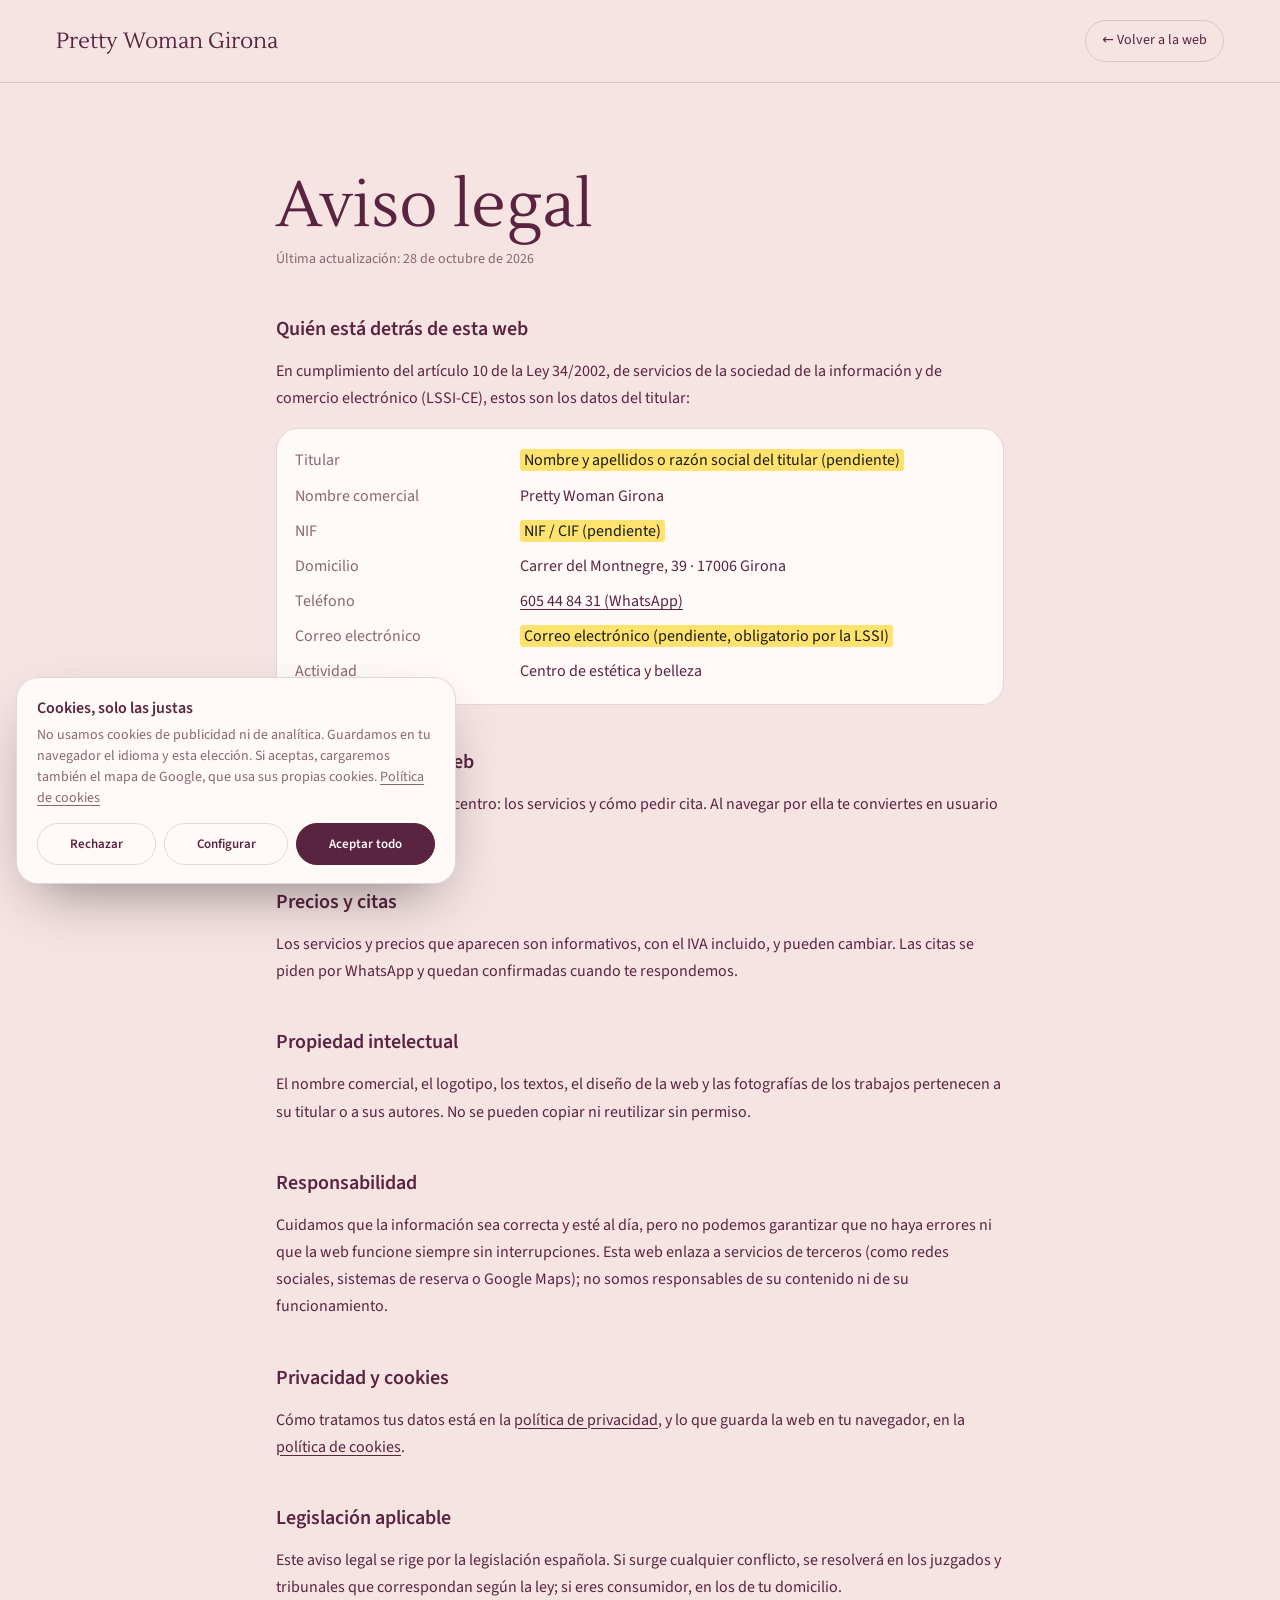
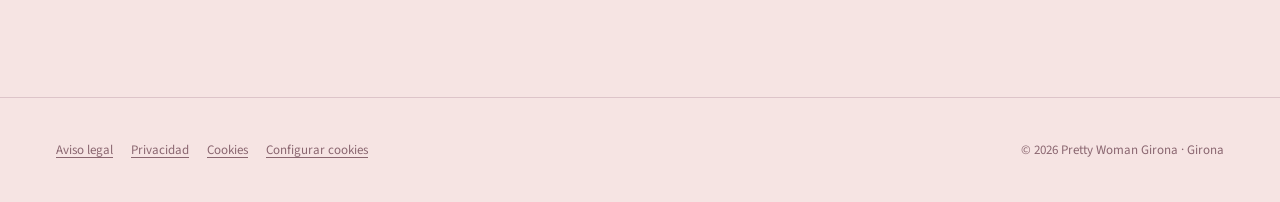
==== aviso-legal.html @ 34ffedf6 "Web pretty-woman-girona Co-Authored-By: Claude Opus 5.5 <noreply@anthropic.com>" ====
<!doctype html>
<html lang="es">
<head>
<meta charset="utf-8">
<meta name="viewport" content="width=device-width, initial-scale=1, viewport-fit=cover">
<title>Aviso legal · Pretty Woman Girona</title>
<meta name="robots" content="noindex, follow">
<meta name="theme-color" content="#f6e4e3">
<link rel="icon" href="assets/favicon.svg" type="image/svg+xml">
<link rel="stylesheet" href="css/fonts.css">
<link rel="stylesheet" href="css/premium.css">
<link rel="stylesheet" href="css/style.css">
<link rel="stylesheet" href="css/legal.css">
</head>
<body class="legal-page">
<header class="legal-top">
  <a class="legal-brand" href="./">Pretty Woman Girona</a>
  <a class="legal-back" href="./">&larr; Volver a la web</a>
</header>
<main class="legal">
  <h1>Aviso legal</h1>
  <p class="upd">Última actualización: 28 de octubre de 2026</p>

  <h2>Quién está detrás de esta web</h2>
  <p>En cumplimiento del artículo 10 de la Ley 34/2002, de servicios de la sociedad de la información y de comercio electrónico (LSSI-CE), estos son los datos del titular:</p>
  <dl>
    <dt>Titular</dt><dd><mark>Nombre y apellidos o razón social del titular (pendiente)</mark></dd>
    <dt>Nombre comercial</dt><dd>Pretty Woman Girona</dd>
    <dt>NIF</dt><dd><mark>NIF / CIF (pendiente)</mark></dd>
    <dt>Domicilio</dt><dd>Carrer del Montnegre, 39 · 17006 Girona</dd>
    <dt>Teléfono</dt><dd><a href="tel:+34605448431">605 44 84 31 (WhatsApp)</a></dd>
    <dt>Correo electrónico</dt><dd><mark>Correo electrónico (pendiente, obligatorio por la LSSI)</mark></dd>
    <dt>Actividad</dt><dd>Centro de estética y belleza</dd>
  </dl>

  <h2>Para qué sirve esta web</h2>
  <p>Esta web informa sobre el centro: los servicios y cómo pedir cita. Al navegar por ella te conviertes en usuario y aceptas este aviso legal.</p>

  <h2>Precios y citas</h2>
  <p>Los servicios y precios que aparecen son informativos, con el IVA incluido, y pueden cambiar. Las citas se piden por WhatsApp y quedan confirmadas cuando te respondemos.</p>

  <h2>Propiedad intelectual</h2>
  <p>El nombre comercial, el logotipo, los textos, el diseño de la web y las fotografías de los trabajos pertenecen a su titular o a sus autores. No se pueden copiar ni reutilizar sin permiso.</p>

  <h2>Responsabilidad</h2>
  <p>Cuidamos que la información sea correcta y esté al día, pero no podemos garantizar que no haya errores ni que la web funcione siempre sin interrupciones. Esta web enlaza a servicios de terceros (como redes sociales, sistemas de reserva o Google Maps); no somos responsables de su contenido ni de su funcionamiento.</p>

  <h2>Privacidad y cookies</h2>
  <p>Cómo tratamos tus datos está en la <a href="privacidad.html">política de privacidad</a>, y lo que guarda la web en tu navegador, en la <a href="cookies.html">política de cookies</a>.</p>

  <h2>Legislación aplicable</h2>
  <p>Este aviso legal se rige por la legislación española. Si surge cualquier conflicto, se resolverá en los juzgados y tribunales que correspondan según la ley; si eres consumidor, en los de tu domicilio.</p>
</main>
<footer class="legal-foot">
  <nav class="legal-links" aria-label="Información legal">
    <a href="aviso-legal.html" aria-current="page">Aviso legal</a>
    <a href="privacidad.html">Privacidad</a>
    <a href="cookies.html">Cookies</a>
    <button type="button" data-cookies-open>Configurar cookies</button>
  </nav>
  <p>© 2026 Pretty Woman Girona · Girona</p>
</footer>
<script src="js/consent.js" data-site="pretty-woman-girona"></script>
</body>
</html>
---- css/fonts.css ----
/* Fuentes alojadas en la propia web (sin llamadas a Google) */
@font-face {
  font-family: 'Imperial Script';
  font-style: normal;
  font-weight: 400;
  font-display: swap;
  src: url(../assets/fonts/imperial-script-normal-400-latin-ext.woff2) format('woff2');
  unicode-range: U+0100-02BA, U+02BD-02C5, U+02C7-02CC, U+02CE-02D7, U+02DD-02FF, U+0304, U+0308, U+0329, U+1D00-1DBF, U+1E00-1E9F, U+1EF2-1EFF, U+2020, U+20A0-20AB, U+20AD-20C4, U+2113, U+2C60-2C7F, U+A720-A7FF;
}
@font-face {
  font-family: 'Imperial Script';
  font-style: normal;
  font-weight: 400;
  font-display: swap;
  src: url(../assets/fonts/imperial-script-normal-400-latin.woff2) format('woff2');
  unicode-range: U+0000-00FF, U+0131, U+0152-0153, U+02BB-02BC, U+02C6, U+02DA, U+02DC, U+0304, U+0308, U+0329, U+2000-206F, U+20AC, U+2122, U+2191, U+2193, U+2212, U+2215, U+FEFF, U+FFFD;
}
@font-face {
  font-family: 'Lustria';
  font-style: normal;
  font-weight: 400;
  font-display: swap;
  src: url(../assets/fonts/lustria-normal-400-latin.woff2) format('woff2');
  unicode-range: U+0000-00FF, U+0131, U+0152-0153, U+02BB-02BC, U+02C6, U+02DA, U+02DC, U+0304, U+0308, U+0329, U+2000-206F, U+20AC, U+2122, U+2191, U+2193, U+2212, U+2215, U+FEFF, U+FFFD;
}
@font-face {
  font-family: 'Source Sans 3';
  font-style: normal;
  font-weight: 300 700;
  font-display: swap;
  src: url(../assets/fonts/source-sans-3-normal-300-700-latin-ext.woff2) format('woff2');
  unicode-range: U+0100-02BA, U+02BD-02C5, U+02C7-02CC, U+02CE-02D7, U+02DD-02FF, U+0304, U+0308, U+0329, U+1D00-1DBF, U+1E00-1E9F, U+1EF2-1EFF, U+2020, U+20A0-20AB, U+20AD-20C4, U+2113, U+2C60-2C7F, U+A720-A7FF;
}
@font-face {
  font-family: 'Source Sans 3';
  font-style: normal;
  font-weight: 300 700;
  font-display: swap;
  src: url(../assets/fonts/source-sans-3-normal-300-700-latin.woff2) format('woff2');
  unicode-range: U+0000-00FF, U+0131, U+0152-0153, U+02BB-02BC, U+02C6, U+02DA, U+02DC, U+0304, U+0308, U+0329, U+2000-206F, U+20AC, U+2122, U+2191, U+2193, U+2212, U+2215, U+FEFF, U+FFFD;
}
---- css/premium.css ----
/* Kit premium común (lote Girona 2): máscaras de palabras, grano de película, marquesinas y Lenis */
html.lenis, html.lenis body { height: auto; }
.lenis.lenis-smooth { scroll-behavior: auto !important; }
.lenis.lenis-stopped { overflow: hidden; }
.js:not(.ready) [data-hero], .js:not(.ready) [data-split] { visibility: hidden; }
.w { display: inline-block; overflow: hidden; vertical-align: top; padding: 0 .02em .1em; margin: 0 -.02em -.1em; }
.w-i { display: inline-block; will-change: transform; }
[data-img] { overflow: hidden; }
[data-img] img, [data-img] video { transform-origin: 50% 50%; }
[data-mag] { transition: translate .5s cubic-bezier(.2, .9, .3, 1.2); }
/* grano de película sobre toda la web */
.grain::after { content: ""; position: fixed; inset: -50%; z-index: 300; pointer-events: none; opacity: var(--grain, .06);
  background: url("data:image/svg+xml,%3Csvg xmlns='http://www.w3.org/2000/svg' width='220' height='220'%3E%3Cfilter id='n'%3E%3CfeTurbulence type='fractalNoise' baseFrequency='.85' numOctaves='3' stitchTiles='stitch'/%3E%3C/filter%3E%3Crect width='220' height='220' filter='url(%23n)'/%3E%3C/svg%3E");
  animation: grain 1.2s steps(6) infinite; }
@keyframes grain { 0% { translate: 0 0; } 20% { translate: -4% 3%; } 40% { translate: 3% -5%; } 60% { translate: -6% -2%; } 80% { translate: 5% 4%; } 100% { translate: 0 0; } }
/* marquesina infinita */
.mq { overflow: hidden; white-space: nowrap; }
.mq-t { display: inline-flex; animation: mq var(--mq, 30s) linear infinite; }
.mq-t > * { flex: none; }
@keyframes mq { to { transform: translateX(-50%); } }
@media (prefers-reduced-motion: reduce) { .grain::after, .mq-t { animation: none; } }
---- css/style.css ----
/* Pretty Woman · «Satén»: seda rosa que se mueve detrás de una caligrafía, tarjetas flotantes y la cita armada para WhatsApp */
:root {
  --blush: #f6e4e3; --pearl: #fffaf8; --rose: #e9b8bd; --mauve: #b7798a; --plum: #5a2340; --plum-2: #3e1630; --mute: #8a6670; --line: #5a23401f;
  --f-s: "Imperial Script", cursive; --f-d: "Lustria", Georgia, serif; --f-b: "Source Sans 3", system-ui, sans-serif;
  --ease: cubic-bezier(.16, 1, .3, 1); --r: 22px;
  --c-bg: var(--blush); --c-card: var(--pearl); --c-ink: var(--plum); --c-mute: var(--mute); --c-line: #5a234029; --c-acc: var(--plum); --c-acc-ink: var(--pearl);
}
*, *::before, *::after { box-sizing: border-box; }
html { -webkit-text-size-adjust: 100%; }
body { margin: 0; background: var(--blush); color: var(--plum); font: 400 18px/1.65 var(--f-b); -webkit-font-smoothing: antialiased; overflow-x: hidden; --grain: .04; }
img { display: block; max-width: 100%; height: auto; }
a { color: inherit; }
::selection { background: var(--plum); color: var(--pearl); }
:focus-visible { outline: 2px solid var(--plum); outline-offset: 3px; }
.skip { position: absolute; left: 12px; top: -60px; z-index: 100; padding: 10px 16px; background: var(--plum); color: var(--pearl); border-radius: 999px; }
.skip:focus { top: 12px; }
h1, h2, h3 { margin: 0; font-family: var(--f-d); font-weight: 400; line-height: 1.05; }
h2 { font-size: clamp(40px, 5.6vw, 88px); }
.btn { display: inline-flex; align-items: center; justify-content: center; min-height: 56px; padding: 0 30px; border-radius: 999px; background: var(--plum); color: var(--pearl); text-decoration: none; font-weight: 600; font-size: 15px; letter-spacing: .04em; border: 1px solid var(--plum); }
.btn-line { background: #fffaf899; color: var(--plum); border-color: #5a234040; backdrop-filter: blur(6px); }
.btn-sm { min-height: 42px; padding: 0 18px; font-size: 14px; }
@media (hover: hover) and (pointer: fine) { .btn { transition: background .35s, color .35s, box-shadow .4s; } .btn:hover { background: var(--plum-2); box-shadow: 0 16px 40px -14px #5a2340aa; } .btn-line:hover { background: var(--plum); color: var(--pearl); } }

/* ---------- cabecera ---------- */
.top { position: fixed; z-index: 50; inset: 0 0 auto; display: flex; align-items: center; justify-content: space-between; gap: 16px; padding: 14px clamp(16px, 4vw, 48px); transition: background .4s, translate .6s var(--ease); }
.top.solid { background: #f6e4e3e6; backdrop-filter: blur(14px); }
.top.hide { translate: 0 -100%; }
.brand { display: flex; align-items: center; gap: 12px; text-decoration: none; font: 400 30px/1 var(--f-s); }
.brand img { width: 44px; height: 44px; border-radius: 50%; }
.nav { display: flex; gap: 28px; font-size: 15px; }
.nav a { text-decoration: none; color: var(--mute); }
.top-r { display: flex; align-items: center; gap: 12px; }
.langs { display: flex; padding: 3px; border-radius: 999px; background: #5a234012; }
.langs button { min-width: 38px; min-height: 34px; border: 0; border-radius: 999px; background: none; color: var(--mauve); font: 700 12px/1 var(--f-b); }
.langs button[aria-pressed="true"] { background: var(--pearl); color: var(--plum); }
@media (hover: hover) and (pointer: fine) { .nav a:hover { color: var(--plum); } }
@media (max-width: 860px) { .nav { display: none; } }
@media (max-width: 460px) { .top-r .btn-sm { display: none; } }

/* ---------- portada ---------- */
.hero { position: relative; min-height: 100svh; overflow: hidden; display: grid; place-items: center; text-align: center; padding: 110px clamp(16px, 5vw, 80px) 60px; isolation: isolate; }
.satin { position: absolute; inset: 0; z-index: -2; width: 100%; height: 100%; }
.card { position: absolute; z-index: -1; margin: 0; padding: 10px 10px 34px; background: var(--pearl); border-radius: 6px; box-shadow: 0 30px 60px -30px #5a234088; }
.card img { width: 100%; height: 100%; object-fit: cover; border-radius: 2px; }
.c1 { width: clamp(130px, 14vw, 220px); aspect-ratio: 9 / 14; left: 6vw; top: 18vh; rotate: -8deg; }
.c2 { width: clamp(130px, 14vw, 220px); aspect-ratio: 9 / 11; right: 7vw; top: 14vh; rotate: 7deg; }
.c3 { width: clamp(120px, 12vw, 190px); aspect-ratio: 4 / 5; right: 14vw; bottom: 8vh; rotate: -4deg; }
.hero-in { max-width: 980px; }
.script { margin: 0; font: 400 clamp(96px, 16vw, 270px)/.9 var(--f-s); color: var(--plum); text-shadow: 0 2px 0 #fffaf880, 0 30px 60px #5a234033; }
.room { margin: 4px 0 18px; font: 400 15px/1 var(--f-d); letter-spacing: .4em; text-transform: uppercase; color: var(--mauve); }
.hero h1 { font-size: clamp(24px, 2.6vw, 38px); max-width: 24ch; margin: 0 auto; }
.hero-cta { display: flex; flex-wrap: wrap; justify-content: center; gap: 12px; margin-top: 28px; }
.hero-rate { margin: 22px 0 0; font-size: 14px; color: var(--mute); }
.hero-rate b { font: 400 22px/1 var(--f-d); color: var(--plum); }
@media (max-width: 760px) { .c1 { left: -4vw; top: 12vh; } .c2 { right: -4vw; top: 10vh; } .c3 { display: none; } .script { font-size: 25vw; } }

/* ---------- manifiesto ---------- */
.intro { display: grid; grid-template-columns: 1fr 1fr; gap: clamp(28px, 6vw, 100px); align-items: end; padding: clamp(90px, 12vw, 170px) clamp(16px, 5vw, 80px); }
.intro h2 { font-size: clamp(42px, 5.8vw, 92px); }
.intro p { margin: 0; color: var(--mute); font-size: 20px; max-width: 42ch; }
@media (max-width: 860px) { .intro { grid-template-columns: 1fr; } }

/* ---------- servicios ---------- */
.servicios { padding: clamp(70px, 9vw, 130px) clamp(16px, 5vw, 80px); background: var(--pearl); border-radius: 48px 48px 0 0; }
.s-h { margin-bottom: clamp(30px, 4vw, 56px); }
.svc { list-style: none; margin: 0; padding: 0; display: grid; grid-template-columns: repeat(4, 1fr); gap: 0; border-top: 1px solid var(--line); }
.svc li { padding: 28px 22px 30px 0; border-bottom: 1px solid var(--line); }
.svc li:not(:nth-child(4n+1)) { padding-left: 22px; border-left: 1px solid var(--line); }
.svc span { display: block; font: 400 34px/1 var(--f-s); color: var(--mauve); margin-bottom: 14px; }
.svc h3 { font-size: 22px; margin-bottom: 8px; }
.svc p { margin: 0; color: var(--mute); font-size: 15px; }
@media (max-width: 960px) { .svc { grid-template-columns: 1fr 1fr; } .svc li:not(:nth-child(4n+1)) { padding-left: 0; border-left: 0; } .svc li:nth-child(even) { padding-left: 22px; border-left: 1px solid var(--line); } }

/* ---------- trabajos ---------- */
.trabajos { padding: clamp(80px, 10vw, 150px) clamp(16px, 5vw, 80px); background: var(--pearl); }
.trabajos h2 { margin-bottom: clamp(30px, 4vw, 56px); }
.gal { display: grid; grid-template-columns: 1.3fr 1fr 1fr .8fr; gap: 16px; align-items: end; margin-bottom: 30px; }
.gal figure { margin: 0; border-radius: var(--r); }
.gal img { width: 100%; height: 100%; object-fit: cover; border-radius: var(--r); }
.g1 { aspect-ratio: 512 / 435; } .g2 { aspect-ratio: 360 / 397; margin-bottom: 60px !important; } .g3 { aspect-ratio: 4 / 5; } .g4 { aspect-ratio: 288 / 307; margin-bottom: 120px !important; }
.link { color: var(--plum); text-decoration: none; font-weight: 600; border-bottom: 1px solid currentColor; padding-bottom: 3px; }
@media (max-width: 860px) { .gal { grid-template-columns: 1fr 1fr; } .gal figure { margin-bottom: 0 !important; } }

/* ---------- cita ---------- */
.cita { display: grid; grid-template-columns: .9fr 1.1fr; gap: clamp(28px, 5vw, 80px); align-items: start; padding: clamp(90px, 11vw, 160px) clamp(16px, 5vw, 80px); background: var(--plum); color: var(--pearl); }
.cita h2 { margin-bottom: 18px; }
.c-txt p { color: #fffaf8c4; max-width: 40ch; font-size: 19px; }
.c-form { background: #fffaf80f; border: 1px solid #fffaf826; border-radius: 28px; padding: clamp(20px, 3vw, 36px); }
.c-form fieldset { border: 0; margin: 0 0 22px; padding: 0; }
.c-form legend { margin-bottom: 12px; font: 400 20px/1.2 var(--f-d); }
.chips { display: flex; flex-wrap: wrap; gap: 8px; }
.chips button { min-height: 44px; padding: 0 16px; border-radius: 999px; border: 1px solid #fffaf855; background: none; color: var(--pearl); font: 500 15px/1 var(--f-b); cursor: pointer; transition: background .25s, color .25s; }
.chips button[aria-pressed="true"] { background: var(--rose); border-color: var(--rose); color: var(--plum); }
.preview { min-height: 3.4em; margin: 0 0 18px; padding: 16px 18px; border-radius: 16px 16px 16px 4px; background: #e9b8bd26; font-size: 15px; color: #fffaf8e6; }
.cita .btn { background: var(--pearl); color: var(--plum); border-color: var(--pearl); }
@media (max-width: 860px) { .cita { grid-template-columns: 1fr; } }

/* ---------- visita ---------- */
.visita { display: grid; grid-template-columns: 1fr 1.2fr; gap: clamp(24px, 5vw, 80px); padding: clamp(80px, 10vw, 130px) clamp(16px, 5vw, 80px); }
.visita h2 { font-size: clamp(36px, 4.6vw, 70px); margin-bottom: 26px; }
.visita dl { display: grid; grid-template-columns: auto 1fr; gap: 12px 24px; margin: 0; }
.visita dt { color: var(--mauve); }
.visita dd { margin: 0; }
.v-map { min-height: 380px; }
@media (max-width: 860px) { .visita { grid-template-columns: 1fr; } }

.foot { padding: 26px clamp(16px, 5vw, 80px); background: var(--plum-2); color: #fffaf8aa; overflow: hidden; }
.foot-script { margin: 0 0 14px; font: 400 clamp(90px, 18vw, 280px)/.9 var(--f-s); color: var(--rose); white-space: nowrap; }
.foot-row { display: flex; flex-wrap: wrap; justify-content: space-between; gap: 12px 24px; font-size: 14px; }
.foot-row p { margin: 0; }
.foot-links { display: flex; flex-wrap: wrap; gap: 18px; }
.foot-links a, .foot-links button { color: inherit; font: inherit; background: none; border: 0; padding: 0; cursor: pointer; text-decoration: underline; text-underline-offset: 3px; }
---- css/legal.css ----
/* Común a todas las webs del lote: aviso de cookies, panel, mapa con consentimiento y páginas legales.
   Usa las variables de cada web: --c-bg --c-card --c-ink --c-mute --c-line --c-acc --c-acc-ink --f-d --f-b --r */

/* ---------- aviso de cookies ---------- */
.ck { position: fixed; z-index: 9000; left: 16px; bottom: 16px; width: min(440px, calc(100vw - 32px)); padding: 20px 20px 18px; background: var(--c-card); color: var(--c-ink); border: 1px solid var(--c-line); border-radius: var(--r, 14px); box-shadow: 0 24px 60px -20px rgba(0,0,0,.45); font: 400 14px/1.5 var(--f-b); opacity: 0; translate: 0 24px; transition: opacity .45s cubic-bezier(.2,.8,.2,1), translate .55s cubic-bezier(.2,.8,.2,1); pointer-events: none; }
.ck.show { opacity: 1; translate: 0 0; pointer-events: auto; }
.ck-h { margin: 0 0 6px; font: 600 16px/1.3 var(--f-b); }
.ck-p { margin: 0 0 14px; color: var(--c-mute); }
.ck-p a, .ck-more a { color: inherit; text-decoration: underline; text-underline-offset: 3px; }
.ck-btns { display: flex; flex-wrap: wrap; gap: 8px; }
.ck-b { flex: 1 1 auto; min-height: 42px; padding: 0 14px; border: 1px solid var(--c-line); border-radius: 999px; background: transparent; color: var(--c-ink); font: 600 13px/1 var(--f-b); }
.ck-b.ck-main { background: var(--c-acc); border-color: var(--c-acc); color: var(--c-acc-ink); }
.ck-b:focus-visible, .ck-x:focus-visible, .cc-map-btn:focus-visible { outline: 2px solid var(--c-acc); outline-offset: 2px; }
@media (hover: hover) and (pointer: fine) { .ck-b { transition: background .25s, border-color .25s; } .ck-b:hover { border-color: var(--c-ink); } .ck-b.ck-main:hover { filter: brightness(1.08); } }

.ck-dlg { width: min(520px, calc(100vw - 32px)); padding: 0; border: 1px solid var(--c-line); border-radius: var(--r, 14px); background: var(--c-card); color: var(--c-ink); font: 400 14px/1.5 var(--f-b); }
.ck-dlg::backdrop { background: rgba(0,0,0,.55); backdrop-filter: blur(3px); }
.ck-in { padding: 22px; display: grid; gap: 14px; }
.ck-top { display: flex; align-items: center; justify-content: space-between; gap: 12px; }
.ck-ph { margin: 0; font: 600 18px/1.2 var(--f-b); }
.ck-x { width: 40px; height: 40px; border: 1px solid var(--c-line); border-radius: 50%; background: none; color: inherit; font-size: 22px; line-height: 1; }
.ck-row { display: flex; gap: 16px; align-items: center; justify-content: space-between; padding: 14px 0; border-top: 1px solid var(--c-line); }
.ck-row b { display: block; margin-bottom: 2px; }
.ck-row p { margin: 0; color: var(--c-mute); font-size: 13px; }
.ck-fixed { flex: none; font-size: 12px; color: var(--c-mute); }
.ck-sw { position: relative; flex: none; width: 46px; height: 26px; }
.ck-sw input { position: absolute; inset: 0; opacity: 0; margin: 0; }
.ck-sw i { position: absolute; inset: 0; border-radius: 99px; background: var(--c-line); transition: background .25s; }
.ck-sw i::after { content: ""; position: absolute; top: 3px; left: 3px; width: 20px; height: 20px; border-radius: 50%; background: var(--c-card); box-shadow: 0 1px 3px rgba(0,0,0,.3); transition: translate .25s cubic-bezier(.3,.7,.2,1); }
.ck-sw input:checked + i { background: var(--c-acc); }
.ck-sw input:checked + i::after { translate: 20px 0; }
.ck-sw input:focus-visible + i { outline: 2px solid var(--c-acc); outline-offset: 2px; }
.ck-more { margin: 0; font-size: 13px; color: var(--c-mute); }

/* ---------- mapa con consentimiento ---------- */
.cc-map { position: relative; overflow: hidden; border-radius: var(--r, 14px); background: var(--c-card); border: 1px solid var(--c-line); min-height: 280px; }
.cc-map iframe { position: absolute; inset: 0; width: 100%; height: 100%; border: 0; }
.cc-map-ph { position: absolute; inset: 0; display: grid; place-content: center; gap: 14px; padding: 24px; text-align: center; color: var(--c-mute); font: 400 14px/1.5 var(--f-b); }
.cc-map-ph p { margin: 0; max-width: 32ch; }
.cc-map-btn { justify-self: center; min-height: 42px; padding: 0 20px; border-radius: 999px; border: 1px solid var(--c-ink); background: none; color: var(--c-ink); font: 600 13px/1 var(--f-b); }

/* ---------- páginas legales ---------- */
.legal-page { background: var(--c-bg); color: var(--c-ink); font: 400 16px/1.7 var(--f-b); margin: 0; }
.legal-top { display: flex; align-items: center; justify-content: space-between; gap: 16px; padding: 20px clamp(16px, 5vw, 56px); border-bottom: 1px solid var(--c-line); }
.legal-brand { font: 400 22px/1 var(--f-d); color: inherit; text-decoration: none; }
.legal-back { display: inline-flex; align-items: center; gap: 8px; min-height: 42px; padding: 0 16px; border: 1px solid var(--c-line); border-radius: 999px; color: inherit; text-decoration: none; font-size: 14px; }
.legal { max-width: 760px; margin: 0 auto; padding: clamp(40px, 8vw, 90px) 16px 80px; }
.legal h1 { margin: 0 0 8px; font: 400 clamp(36px, 7vw, 64px)/1.05 var(--f-d); }
.legal h2 { margin: 44px 0 10px; font: 600 20px/1.3 var(--f-b); }
.legal .upd { color: var(--c-mute); font-size: 14px; margin: 0 0 28px; }
.legal a { color: inherit; text-underline-offset: 3px; }
.legal dl { display: grid; grid-template-columns: minmax(120px, 30%) 1fr; gap: 8px 18px; margin: 16px 0; padding: 18px; border: 1px solid var(--c-line); border-radius: var(--r, 14px); background: var(--c-card); }
.legal dt { color: var(--c-mute); }
.legal dd { margin: 0; }
.legal mark { background: #ffe36e; color: #1a1a1a; padding: 0 4px; border-radius: 3px; }
.legal table { width: 100%; border-collapse: collapse; margin: 16px 0; font-size: 14px; }
.legal th, .legal td { text-align: left; vertical-align: top; padding: 10px 8px; border-bottom: 1px solid var(--c-line); }
.legal-btn { display: inline-flex; align-items: center; min-height: 44px; padding: 0 20px; border-radius: 999px; border: 1px solid var(--c-ink); background: none; color: var(--c-ink); font: 600 14px/1 var(--f-b); margin: 6px 0 12px; }
.legal-foot { padding: 28px clamp(16px, 5vw, 56px); border-top: 1px solid var(--c-line); display: flex; flex-wrap: wrap; gap: 12px 24px; align-items: center; justify-content: space-between; font-size: 13px; color: var(--c-mute); }
.legal-links { display: flex; flex-wrap: wrap; gap: 6px 18px; }
.legal-links a, .legal-links button { color: inherit; background: none; border: 0; padding: 0; font: inherit; text-decoration: underline; text-underline-offset: 3px; }
@media (max-width: 560px) { .legal dl { grid-template-columns: 1fr; gap: 2px; } .legal dd { margin-bottom: 10px; } .legal table { display: block; overflow-x: auto; } }
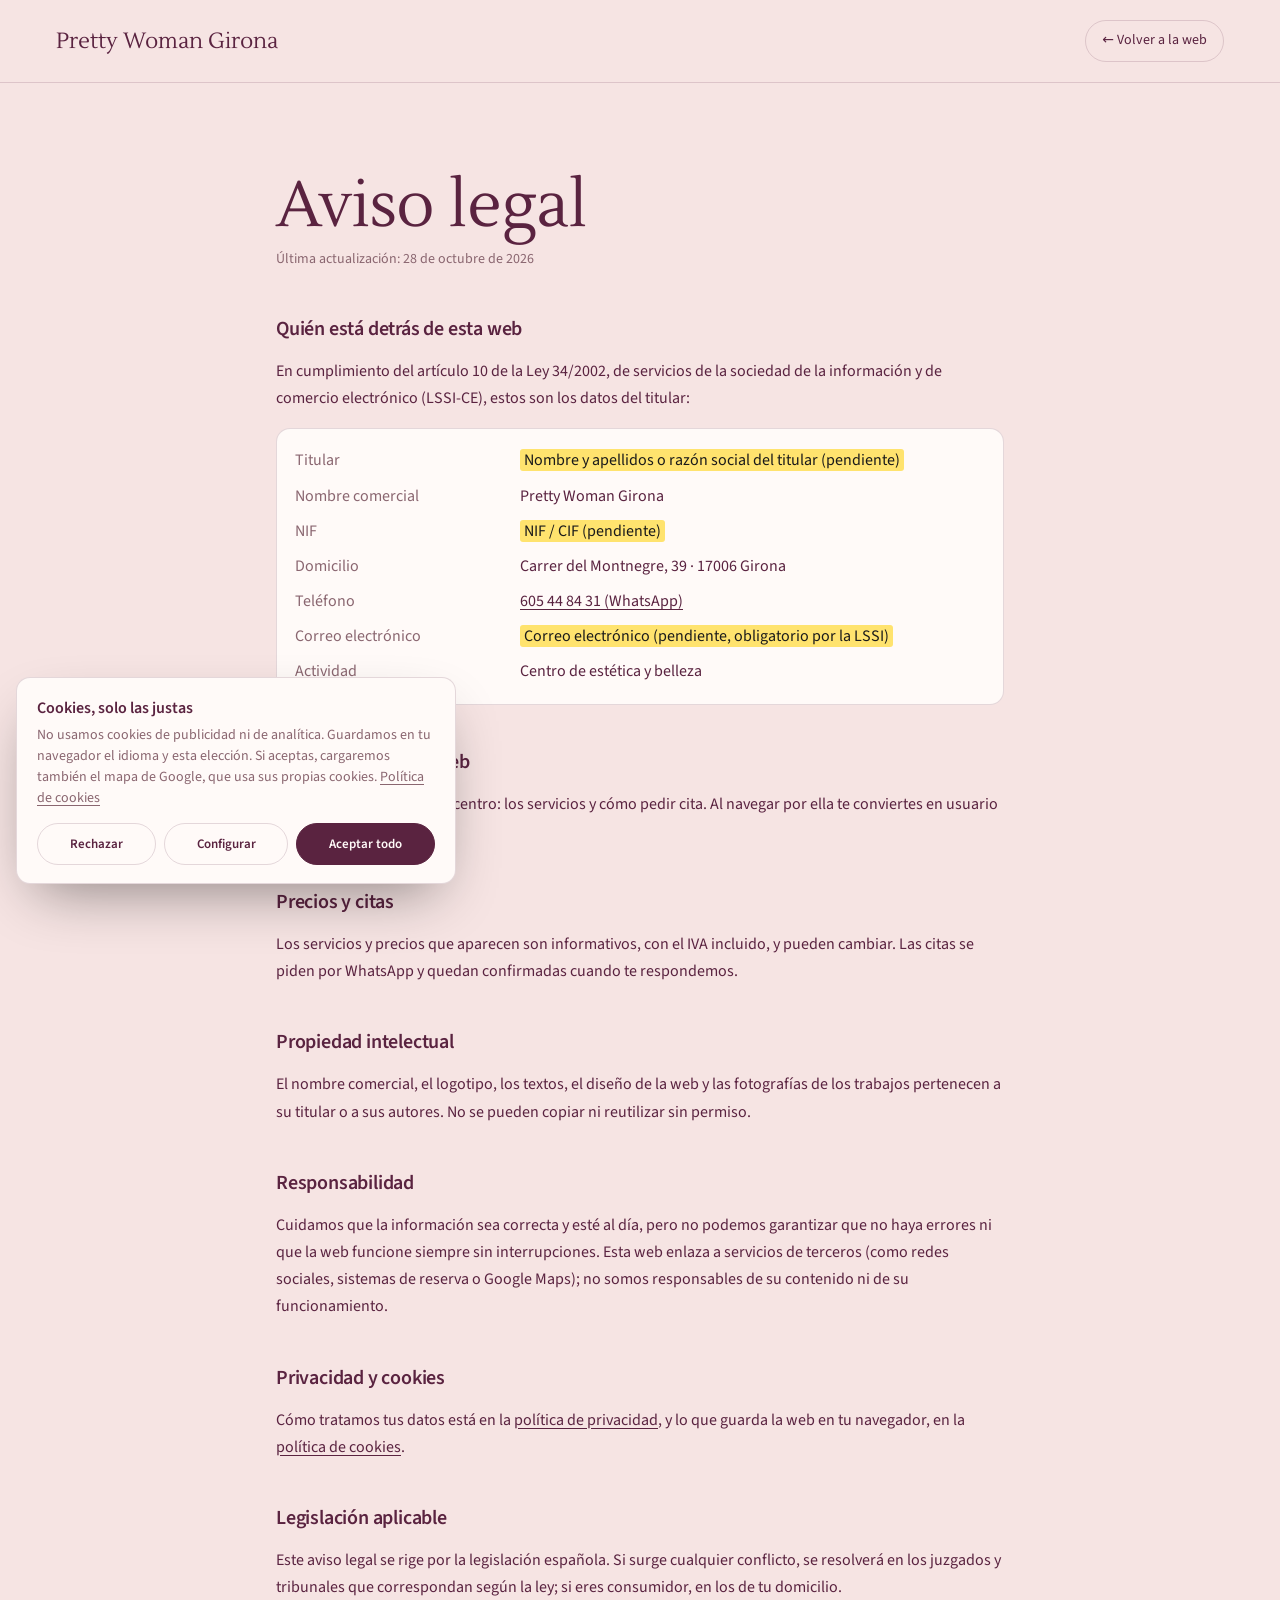
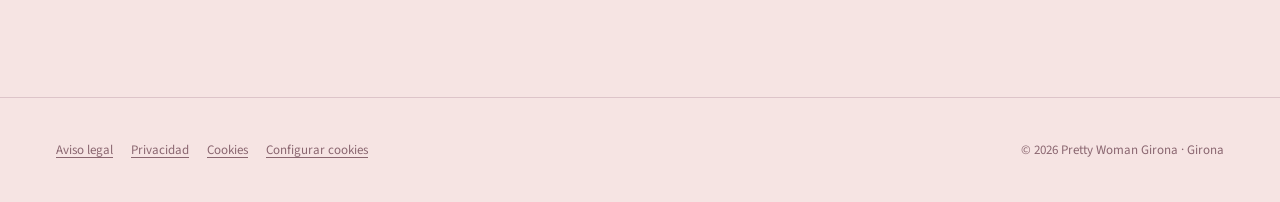
==== commit 6dd57b18: "Rediseño premium: pretty-woman-girona Co-Authored-By: Claude Opus 5.5 <noreply@anthropic.com>" ====
--- a/aviso-legal.html
+++ b/aviso-legal.html
@@ -5,7 +5,7 @@
 <meta name="viewport" content="width=device-width, initial-scale=1, viewport-fit=cover">
 <title>Aviso legal · Pretty Woman Girona</title>
 <meta name="robots" content="noindex, follow">
-<meta name="theme-color" content="#f6e4e3">
+<meta name="theme-color" content="#2a0f20">
 <link rel="icon" href="assets/favicon.svg" type="image/svg+xml">
 <link rel="stylesheet" href="css/fonts.css">
 <link rel="stylesheet" href="css/premium.css">
--- a/css/premium.css
+++ b/css/premium.css
@@ -19,3 +19,8 @@
 .mq-t > * { flex: none; }
 @keyframes mq { to { transform: translateX(-50%); } }
 @media (prefers-reduced-motion: reduce) { .grain::after, .mq-t { animation: none; } }
+/* cursor de anillo (body[data-cursor]) */
+.cur { position: fixed; left: 0; top: 0; z-index: 400; width: 36px; height: 36px; margin: -18px 0 0 -18px; border: 1px solid #fff; border-radius: 50%; pointer-events: none; opacity: 0; mix-blend-mode: difference; transition: width .4s cubic-bezier(.16,1,.3,1), height .4s cubic-bezier(.16,1,.3,1), margin .4s cubic-bezier(.16,1,.3,1), opacity .3s, background .4s; }
+.cur.on { opacity: 1; }
+.cur.big { width: 74px; height: 74px; margin: -37px 0 0 -37px; background: #ffffff1f; }
+video[data-video] { display: block; width: 100%; height: 100%; object-fit: cover; }
--- a/css/style.css
+++ b/css/style.css
@@ -1,111 +1,116 @@
-/* Pretty Woman · «Satén»: seda rosa que se mueve detrás de una caligrafía, tarjetas flotantes y la cita armada para WhatsApp */
+/* Pretty Woman · «Maison»: ciruela profunda, dos reels de Diana superpuestos, la caligrafía de la marca detrás y la cita armada para WhatsApp */
 :root {
-  --blush: #f6e4e3; --pearl: #fffaf8; --rose: #e9b8bd; --mauve: #b7798a; --plum: #5a2340; --plum-2: #3e1630; --mute: #8a6670; --line: #5a23401f;
+  --plum-d: #2a0f20; --plum: #5a2340; --plum-2: #3e1630; --blush: #f6e4e3; --pearl: #fffaf8; --rose: #e9b8bd; --mauve: #b7798a; --mute: #8a6670; --line: #5a23401f; --line-l: #f6e4e326;
   --f-s: "Imperial Script", cursive; --f-d: "Lustria", Georgia, serif; --f-b: "Source Sans 3", system-ui, sans-serif;
-  --ease: cubic-bezier(.16, 1, .3, 1); --r: 22px;
+  --ease: cubic-bezier(.16, 1, .3, 1); --pad: clamp(16px, 5vw, 84px);
   --c-bg: var(--blush); --c-card: var(--pearl); --c-ink: var(--plum); --c-mute: var(--mute); --c-line: #5a234029; --c-acc: var(--plum); --c-acc-ink: var(--pearl);
 }
 *, *::before, *::after { box-sizing: border-box; }
 html { -webkit-text-size-adjust: 100%; }
-body { margin: 0; background: var(--blush); color: var(--plum); font: 400 18px/1.65 var(--f-b); -webkit-font-smoothing: antialiased; overflow-x: hidden; --grain: .04; }
+body { margin: 0; background: var(--blush); color: var(--plum); font: 400 17px/1.7 var(--f-b); -webkit-font-smoothing: antialiased; overflow-x: hidden; --grain: .045; }
 img { display: block; max-width: 100%; height: auto; }
 a { color: inherit; }
 ::selection { background: var(--plum); color: var(--pearl); }
-:focus-visible { outline: 2px solid var(--plum); outline-offset: 3px; }
-.skip { position: absolute; left: 12px; top: -60px; z-index: 100; padding: 10px 16px; background: var(--plum); color: var(--pearl); border-radius: 999px; }
+:focus-visible { outline: 2px solid var(--rose); outline-offset: 3px; }
+.skip { position: absolute; left: 12px; top: -60px; z-index: 100; padding: 10px 16px; background: var(--plum); color: var(--pearl); }
 .skip:focus { top: 12px; }
-h1, h2, h3 { margin: 0; font-family: var(--f-d); font-weight: 400; line-height: 1.05; }
-h2 { font-size: clamp(40px, 5.6vw, 88px); }
-.btn { display: inline-flex; align-items: center; justify-content: center; min-height: 56px; padding: 0 30px; border-radius: 999px; background: var(--plum); color: var(--pearl); text-decoration: none; font-weight: 600; font-size: 15px; letter-spacing: .04em; border: 1px solid var(--plum); }
-.btn-line { background: #fffaf899; color: var(--plum); border-color: #5a234040; backdrop-filter: blur(6px); }
-.btn-sm { min-height: 42px; padding: 0 18px; font-size: 14px; }
-@media (hover: hover) and (pointer: fine) { .btn { transition: background .35s, color .35s, box-shadow .4s; } .btn:hover { background: var(--plum-2); box-shadow: 0 16px 40px -14px #5a2340aa; } .btn-line:hover { background: var(--plum); color: var(--pearl); } }
+h1, h2, h3 { margin: 0; font-family: var(--f-d); font-weight: 400; line-height: 1.04; letter-spacing: -.01em; }
+h2 { font-size: clamp(44px, 6vw, 104px); }
+.btn { display: inline-flex; align-items: center; justify-content: center; min-height: 56px; padding: 0 32px; border-radius: 999px; background: var(--rose); color: var(--plum-d); border: 1px solid var(--rose); text-decoration: none; font: 600 13px/1 var(--f-b); letter-spacing: .14em; text-transform: uppercase; }
+.btn-sm { min-height: 42px; padding: 0 20px; font-size: 12px; }
+.link { font-size: 13px; font-weight: 600; letter-spacing: .16em; text-transform: uppercase; text-decoration: none; border-bottom: 1px solid currentColor; padding-bottom: 4px; }
+@media (hover: hover) and (pointer: fine) { .btn { transition: background .4s, color .4s, border-color .4s; } .btn:hover { background: var(--pearl); border-color: var(--pearl); } }
 
 /* ---------- cabecera ---------- */
-.top { position: fixed; z-index: 50; inset: 0 0 auto; display: flex; align-items: center; justify-content: space-between; gap: 16px; padding: 14px clamp(16px, 4vw, 48px); transition: background .4s, translate .6s var(--ease); }
-.top.solid { background: #f6e4e3e6; backdrop-filter: blur(14px); }
+.top { position: fixed; z-index: 50; inset: 0 0 auto; display: flex; align-items: center; justify-content: space-between; gap: 16px; padding: 14px var(--pad); color: var(--pearl); transition: background .5s, color .5s, translate .6s var(--ease); }
+.top.solid { background: #2a0f20eb; backdrop-filter: blur(16px); }
 .top.hide { translate: 0 -100%; }
 .brand { display: flex; align-items: center; gap: 12px; text-decoration: none; font: 400 30px/1 var(--f-s); }
-.brand img { width: 44px; height: 44px; border-radius: 50%; }
-.nav { display: flex; gap: 28px; font-size: 15px; }
-.nav a { text-decoration: none; color: var(--mute); }
+.brand img { width: 40px; height: 40px; border-radius: 50%; }
+.nav { display: flex; gap: 32px; }
+.nav a { white-space: nowrap; text-decoration: none; font-size: 13px; font-weight: 600; letter-spacing: .16em; text-transform: uppercase; color: #fffaf8b3; }
 .top-r { display: flex; align-items: center; gap: 12px; }
-.langs { display: flex; padding: 3px; border-radius: 999px; background: #5a234012; }
-.langs button { min-width: 38px; min-height: 34px; border: 0; border-radius: 999px; background: none; color: var(--mauve); font: 700 12px/1 var(--f-b); }
+.langs { display: flex; padding: 3px; border-radius: 999px; border: 1px solid var(--line-l); }
+.langs button { min-width: 36px; min-height: 32px; border: 0; border-radius: 999px; background: none; color: #fffaf8a6; font: 700 11px/1 var(--f-b); cursor: pointer; }
 .langs button[aria-pressed="true"] { background: var(--pearl); color: var(--plum); }
-@media (hover: hover) and (pointer: fine) { .nav a:hover { color: var(--plum); } }
-@media (max-width: 860px) { .nav { display: none; } }
-@media (max-width: 460px) { .top-r .btn-sm { display: none; } }
+@media (hover: hover) and (pointer: fine) { .nav a { transition: color .3s; } .nav a:hover { color: var(--pearl); } }
+@media (max-width: 960px) { .nav { display: none; } }
+@media (max-width: 460px) { .top-r .btn-sm { display: none; } .brand span { display: none; } }
 
 /* ---------- portada ---------- */
-.hero { position: relative; min-height: 100svh; overflow: hidden; display: grid; place-items: center; text-align: center; padding: 110px clamp(16px, 5vw, 80px) 60px; isolation: isolate; }
-.satin { position: absolute; inset: 0; z-index: -2; width: 100%; height: 100%; }
-.card { position: absolute; z-index: -1; margin: 0; padding: 10px 10px 34px; background: var(--pearl); border-radius: 6px; box-shadow: 0 30px 60px -30px #5a234088; }
-.card img { width: 100%; height: 100%; object-fit: cover; border-radius: 2px; }
-.c1 { width: clamp(130px, 14vw, 220px); aspect-ratio: 9 / 14; left: 6vw; top: 18vh; rotate: -8deg; }
-.c2 { width: clamp(130px, 14vw, 220px); aspect-ratio: 9 / 11; right: 7vw; top: 14vh; rotate: 7deg; }
-.c3 { width: clamp(120px, 12vw, 190px); aspect-ratio: 4 / 5; right: 14vw; bottom: 8vh; rotate: -4deg; }
-.hero-in { max-width: 980px; }
-.script { margin: 0; font: 400 clamp(96px, 16vw, 270px)/.9 var(--f-s); color: var(--plum); text-shadow: 0 2px 0 #fffaf880, 0 30px 60px #5a234033; }
-.room { margin: 4px 0 18px; font: 400 15px/1 var(--f-d); letter-spacing: .4em; text-transform: uppercase; color: var(--mauve); }
-.hero h1 { font-size: clamp(24px, 2.6vw, 38px); max-width: 24ch; margin: 0 auto; }
-.hero-cta { display: flex; flex-wrap: wrap; justify-content: center; gap: 12px; margin-top: 28px; }
-.hero-rate { margin: 22px 0 0; font-size: 14px; color: var(--mute); }
-.hero-rate b { font: 400 22px/1 var(--f-d); color: var(--plum); }
-@media (max-width: 760px) { .c1 { left: -4vw; top: 12vh; } .c2 { right: -4vw; top: 10vh; } .c3 { display: none; } .script { font-size: 25vw; } }
+.hero { position: relative; display: grid; grid-template-columns: 1fr 1fr; align-items: end; gap: clamp(24px, 4vw, 70px); min-height: 100svh; padding: 100px var(--pad) clamp(30px, 6vh, 64px); overflow: hidden; isolation: isolate; color: var(--pearl);
+  background: radial-gradient(ellipse 70% 60% at 70% 40%, #5a2340 0%, #2a0f20 65%); }
+.script { position: absolute; z-index: -1; left: -2vw; top: 14svh; margin: 0; font: 400 clamp(130px, 21vw, 380px)/.9 var(--f-s); color: var(--rose); opacity: .16; white-space: nowrap; pointer-events: none; }
+.room { margin: 0 0 22px; font: 400 14px/1 var(--f-d); letter-spacing: .42em; text-transform: uppercase; color: var(--rose); }
+.hero h1 { max-width: 14ch; font-size: clamp(42px, 4.8vw, 86px); }
+.hero-cta { display: flex; flex-wrap: wrap; align-items: center; gap: 18px 28px; margin-top: 34px; }
+.rate { margin: 26px 0 0; font-size: 14px; color: #fffaf8a6; }
+.rate b { font: 400 30px/1 var(--f-d); color: var(--pearl); margin-right: 4px; }
+.duo { position: relative; justify-self: end; align-self: center; width: min(100%, calc(min(80svh, 760px) * .8 + 80px)); }
+.v1, .v2 { margin: 0; overflow: hidden; box-shadow: 0 50px 100px -40px #000; }
+.v1 { margin-left: auto; width: calc(100% - 80px); aspect-ratio: 4 / 5; max-height: min(80svh, 760px); border-radius: 6px; }
+.v1 video { object-position: 50% 18%; }
+.v2 { position: absolute; left: 0; bottom: -6%; width: 38%; aspect-ratio: 1; border-radius: 50%; border: 6px solid var(--plum-d); }
+.v2 video { object-position: 50% 40%; }
+@media (max-width: 860px) {
+  .hero { grid-template-columns: 1fr; align-items: start; padding-top: 84px; }
+  .duo { order: -1; justify-self: stretch; width: 100%; }
+  .v1 { width: 86%; max-height: 62svh; }
+  .script { top: 70svh; font-size: 34vw; }
+}
 
 /* ---------- manifiesto ---------- */
-.intro { display: grid; grid-template-columns: 1fr 1fr; gap: clamp(28px, 6vw, 100px); align-items: end; padding: clamp(90px, 12vw, 170px) clamp(16px, 5vw, 80px); }
-.intro h2 { font-size: clamp(42px, 5.8vw, 92px); }
+.intro { display: grid; grid-template-columns: 1fr 1fr; gap: clamp(28px, 6vw, 100px); align-items: end; padding: clamp(100px, 13vw, 190px) var(--pad); }
 .intro p { margin: 0; color: var(--mute); font-size: 20px; max-width: 42ch; }
 @media (max-width: 860px) { .intro { grid-template-columns: 1fr; } }
 
 /* ---------- servicios ---------- */
-.servicios { padding: clamp(70px, 9vw, 130px) clamp(16px, 5vw, 80px); background: var(--pearl); border-radius: 48px 48px 0 0; }
-.s-h { margin-bottom: clamp(30px, 4vw, 56px); }
-.svc { list-style: none; margin: 0; padding: 0; display: grid; grid-template-columns: repeat(4, 1fr); gap: 0; border-top: 1px solid var(--line); }
-.svc li { padding: 28px 22px 30px 0; border-bottom: 1px solid var(--line); }
-.svc li:not(:nth-child(4n+1)) { padding-left: 22px; border-left: 1px solid var(--line); }
-.svc span { display: block; font: 400 34px/1 var(--f-s); color: var(--mauve); margin-bottom: 14px; }
-.svc h3 { font-size: 22px; margin-bottom: 8px; }
-.svc p { margin: 0; color: var(--mute); font-size: 15px; }
-@media (max-width: 960px) { .svc { grid-template-columns: 1fr 1fr; } .svc li:not(:nth-child(4n+1)) { padding-left: 0; border-left: 0; } .svc li:nth-child(even) { padding-left: 22px; border-left: 1px solid var(--line); } }
+.servicios { padding: clamp(90px, 11vw, 150px) var(--pad); background: var(--pearl); }
+.s-head { display: grid; grid-template-columns: 1.4fr .6fr; gap: clamp(28px, 5vw, 80px); align-items: end; margin-bottom: clamp(40px, 5vw, 80px); }
+.s-img { margin: 0; aspect-ratio: 3 / 4; overflow: hidden; border-radius: 6px; }
+.s-img img { width: 100%; height: 115%; object-fit: cover; object-position: 50% 30%; }
+.svc { display: grid; grid-template-columns: 1fr 1fr; column-gap: clamp(30px, 6vw, 110px); margin: 0; padding: 0; list-style: none; border-top: 1px solid var(--line); }
+.svc li { display: grid; grid-template-columns: 54px 1fr; column-gap: 12px; padding: 26px 0; border-bottom: 1px solid var(--line); }
+.svc span { grid-row: span 2; font: 400 30px/1 var(--f-s); color: var(--mauve); }
+.svc h3 { font-size: clamp(24px, 2.2vw, 34px); }
+.svc p { margin: 6px 0 0; color: var(--mute); }
+@media (hover: hover) and (pointer: fine) { .svc h3 { transition: translate .6s var(--ease), color .4s; } .svc li:hover h3 { translate: 10px 0; color: var(--mauve); } }
+@media (max-width: 860px) { .s-head, .svc { grid-template-columns: 1fr; } .s-img { max-width: 300px; } }
 
 /* ---------- trabajos ---------- */
-.trabajos { padding: clamp(80px, 10vw, 150px) clamp(16px, 5vw, 80px); background: var(--pearl); }
-.trabajos h2 { margin-bottom: clamp(30px, 4vw, 56px); }
-.gal { display: grid; grid-template-columns: 1.3fr 1fr 1fr .8fr; gap: 16px; align-items: end; margin-bottom: 30px; }
-.gal figure { margin: 0; border-radius: var(--r); }
-.gal img { width: 100%; height: 100%; object-fit: cover; border-radius: var(--r); }
-.g1 { aspect-ratio: 512 / 435; } .g2 { aspect-ratio: 360 / 397; margin-bottom: 60px !important; } .g3 { aspect-ratio: 4 / 5; } .g4 { aspect-ratio: 288 / 307; margin-bottom: 120px !important; }
-.link { color: var(--plum); text-decoration: none; font-weight: 600; border-bottom: 1px solid currentColor; padding-bottom: 3px; }
-@media (max-width: 860px) { .gal { grid-template-columns: 1fr 1fr; } .gal figure { margin-bottom: 0 !important; } }
+.trabajos { padding: clamp(90px, 11vw, 150px) var(--pad); }
+.trabajos h2 { margin-bottom: clamp(36px, 5vw, 70px); }
+.gal { display: grid; grid-template-columns: 1.2fr .8fr 1fr .8fr; gap: clamp(10px, 1.6vw, 22px); align-items: start; margin-bottom: 36px; }
+.gal figure { margin: 0; overflow: hidden; border-radius: 6px; }
+.gal img { width: 100%; height: 100%; object-fit: cover; }
+.g1 { aspect-ratio: 3 / 4; } .g2 { aspect-ratio: 9 / 14; margin-top: 18%; } .g3 { aspect-ratio: 4 / 5; } .g4 { aspect-ratio: 9 / 14; margin-top: 30%; }
+.g2 img { object-position: 50% 20%; }
+@media (max-width: 860px) { .gal { grid-template-columns: 1fr 1fr; } .gal figure { margin-top: 0 !important; } }
 
 /* ---------- cita ---------- */
-.cita { display: grid; grid-template-columns: .9fr 1.1fr; gap: clamp(28px, 5vw, 80px); align-items: start; padding: clamp(90px, 11vw, 160px) clamp(16px, 5vw, 80px); background: var(--plum); color: var(--pearl); }
-.cita h2 { margin-bottom: 18px; }
+.cita { display: grid; grid-template-columns: .9fr 1.1fr; gap: clamp(28px, 5vw, 80px); align-items: start; padding: clamp(100px, 12vw, 170px) var(--pad); background: var(--plum-d); color: var(--pearl); }
+.cita h2 { margin-bottom: 20px; }
 .c-txt p { color: #fffaf8c4; max-width: 40ch; font-size: 19px; }
-.c-form { background: #fffaf80f; border: 1px solid #fffaf826; border-radius: 28px; padding: clamp(20px, 3vw, 36px); }
-.c-form fieldset { border: 0; margin: 0 0 22px; padding: 0; }
-.c-form legend { margin-bottom: 12px; font: 400 20px/1.2 var(--f-d); }
+.c-form { background: #fffaf80d; border: 1px solid var(--line-l); border-radius: 26px; padding: clamp(22px, 3vw, 40px); }
+.c-form fieldset { border: 0; margin: 0 0 24px; padding: 0; }
+.c-form legend { margin-bottom: 12px; font: 400 22px/1.2 var(--f-d); }
 .chips { display: flex; flex-wrap: wrap; gap: 8px; }
-.chips button { min-height: 44px; padding: 0 16px; border-radius: 999px; border: 1px solid #fffaf855; background: none; color: var(--pearl); font: 500 15px/1 var(--f-b); cursor: pointer; transition: background .25s, color .25s; }
-.chips button[aria-pressed="true"] { background: var(--rose); border-color: var(--rose); color: var(--plum); }
-.preview { min-height: 3.4em; margin: 0 0 18px; padding: 16px 18px; border-radius: 16px 16px 16px 4px; background: #e9b8bd26; font-size: 15px; color: #fffaf8e6; }
-.cita .btn { background: var(--pearl); color: var(--plum); border-color: var(--pearl); }
+.chips button { min-height: 44px; padding: 0 16px; border-radius: 999px; border: 1px solid #fffaf855; background: none; color: var(--pearl); font: 500 15px/1 var(--f-b); cursor: pointer; transition: background .25s, color .25s, border-color .25s; }
+.chips button[aria-pressed="true"] { background: var(--rose); border-color: var(--rose); color: var(--plum-d); }
+.preview { min-height: 3.4em; margin: 0 0 20px; padding: 16px 18px; border-radius: 16px 16px 16px 4px; background: #e9b8bd24; font-size: 15px; color: #fffaf8e6; }
 @media (max-width: 860px) { .cita { grid-template-columns: 1fr; } }
 
 /* ---------- visita ---------- */
-.visita { display: grid; grid-template-columns: 1fr 1.2fr; gap: clamp(24px, 5vw, 80px); padding: clamp(80px, 10vw, 130px) clamp(16px, 5vw, 80px); }
-.visita h2 { font-size: clamp(36px, 4.6vw, 70px); margin-bottom: 26px; }
-.visita dl { display: grid; grid-template-columns: auto 1fr; gap: 12px 24px; margin: 0; }
+.visita { display: grid; grid-template-columns: 1fr 1.2fr; gap: clamp(28px, 5vw, 80px); padding: clamp(90px, 10vw, 140px) var(--pad); }
+.visita h2 { font-size: clamp(38px, 4.6vw, 76px); margin-bottom: 28px; }
+.visita dl { display: grid; grid-template-columns: auto 1fr; gap: 12px 26px; margin: 0; }
 .visita dt { color: var(--mauve); }
 .visita dd { margin: 0; }
-.v-map { min-height: 380px; }
+.v-map { min-height: 400px; border-radius: 16px; overflow: hidden; }
 @media (max-width: 860px) { .visita { grid-template-columns: 1fr; } }
 
-.foot { padding: 26px clamp(16px, 5vw, 80px); background: var(--plum-2); color: #fffaf8aa; overflow: hidden; }
-.foot-script { margin: 0 0 14px; font: 400 clamp(90px, 18vw, 280px)/.9 var(--f-s); color: var(--rose); white-space: nowrap; }
+.foot { padding: clamp(40px, 6vw, 70px) var(--pad) 28px; background: var(--plum-2); color: #fffaf8aa; overflow: hidden; }
+.foot-script { margin: 0 0 14px; font: 400 clamp(90px, 18vw, 300px)/.9 var(--f-s); color: var(--rose); white-space: nowrap; }
 .foot-row { display: flex; flex-wrap: wrap; justify-content: space-between; gap: 12px 24px; font-size: 14px; }
 .foot-row p { margin: 0; }
 .foot-links { display: flex; flex-wrap: wrap; gap: 18px; }
